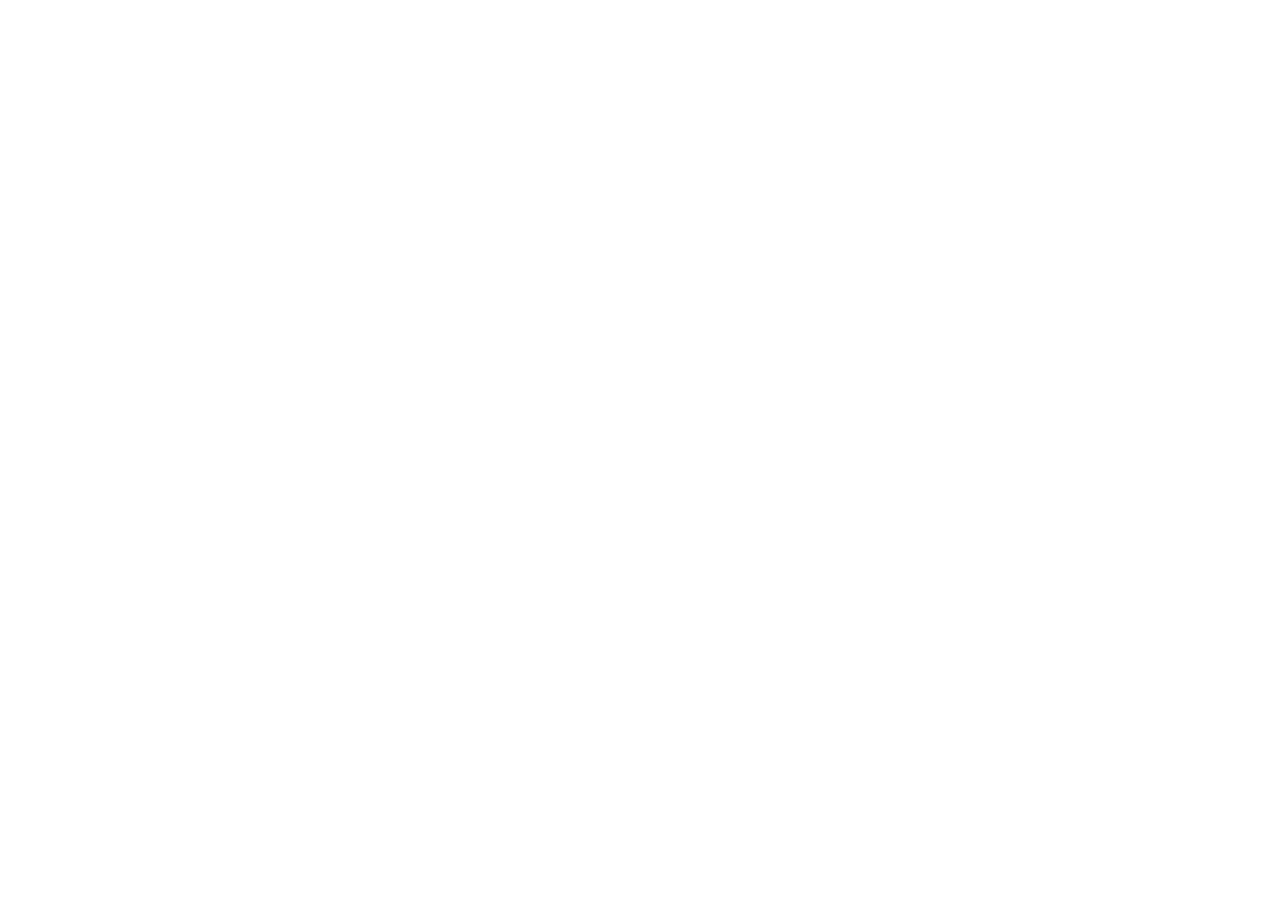
==== index.html @ 9ab69d45 "feat: se agrega index base" ====
<!DOCTYPE html>
<html lang="en">
<head>
    <meta charset="UTF-8">
    <meta name="viewport" content="width=device-width, initial-scale=1.0">
    <title>SmartBudget</title>
</head>
<body>
    
</body>
</html>
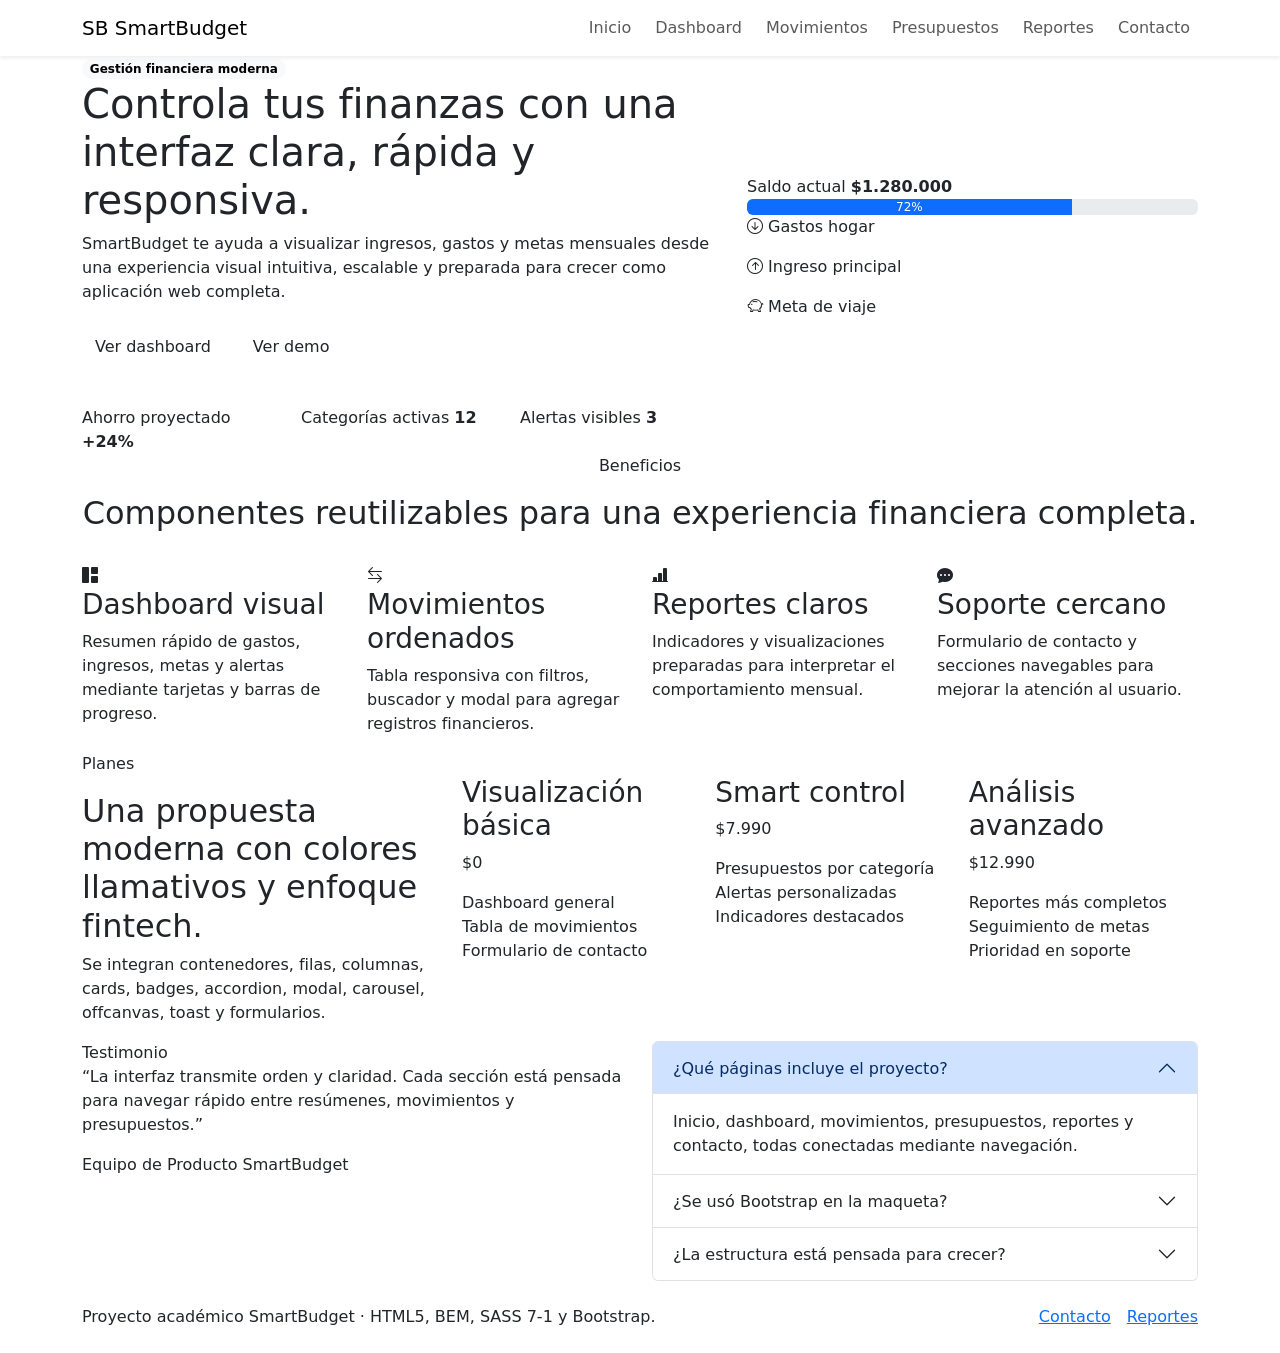
==== commit 024a954c: "feat: se agrega pagina completa de index" ====
--- a/index.html
+++ b/index.html
@@ -1,11 +1,491 @@
 <!DOCTYPE html>
-<html lang="en">
-<head>
-    <meta charset="UTF-8">
-    <meta name="viewport" content="width=device-width, initial-scale=1.0">
-    <title>SmartBudget</title>
-</head>
-<body>
-    
-</body>
+<html lang="es">
+
+    <head>
+        <meta charset="UTF-8">
+        <meta name="viewport" content="width=device-width, initial-scale=1.0">
+        <title>SmartBudget | Inicio</title>
+        <link rel="preconnect" href="https://fonts.googleapis.com">
+        <link rel="preconnect" href="https://fonts.gstatic.com" crossorigin>
+        <link href="https://fonts.googleapis.com/css2?family=Poppins:wght@300;400;500;600;700;800&display=swap"
+            rel="stylesheet">
+        <link rel="stylesheet" href="https://cdn.jsdelivr.net/npm/bootstrap@5.3.3/dist/css/bootstrap.min.css">
+        <link rel="stylesheet" href="https://cdn.jsdelivr.net/npm/bootstrap-icons@1.11.3/font/bootstrap-icons.min.css">
+        <link rel="stylesheet" href="./css/main.css">
+    </head>
+
+    <body class="site-body">
+        <a class="visually-hidden-focusable site-skip-link" href="#main-content">Saltar al contenido</a>
+        <header class="header sticky-top shadow-sm">
+            <nav class="navbar navbar-expand-lg header__navbar">
+                <div class="container">
+                    <a class="navbar-brand header__brand" href="./index.html">
+                        <span class="header__logo">SB</span>
+                        <span>SmartBudget</span>
+                    </a>
+
+                    <button class="navbar-toggler" 
+                        type="button" 
+                        data-bs-toggle="collapse" 
+                        data-bs-target="#mainNavbar"
+                        aria-controls="mainNavbar" 
+                        aria-expanded="false" 
+                        aria-label="Mostrar navegación"
+                    >
+                        <span class="navbar-toggler-icon"></span>
+                    </button>
+
+                    <div class="collapse navbar-collapse" id="mainNavbar">
+                        <ul class="navbar-nav ms-auto align-items-lg-center gap-lg-2">
+                            <li class="nav-item"><a class="nav-link header__link header__link--active"
+                                    href="./index.html">Inicio</a>
+                            </li>
+                            <li class="nav-item">
+                                <a class="nav-link header__link" href="./pages/dashboard.html">Dashboard</a>
+                            </li>
+                            <li class="nav-item">
+                                <a class="nav-link header__link" href="./pages/movimientos.html">Movimientos</a>
+                            </li>
+                            <li class="nav-item">
+                                <a class="nav-link header__link" href="./pages/presupuestos.html">Presupuestos</a>
+                            </li>
+                            <li class="nav-item">
+                                <a class="nav-link header__link" href="./pages/reportes.html">Reportes</a>
+                            </li>
+                            <li class="nav-item">
+                                <a class="nav-link header__link" href="./pages/contacto.html">Contacto</a>
+                            </li>
+                        </ul>
+                    </div>
+
+                </div>
+            </nav>
+        </header>
+        <main id="main-content">
+            <section class="hero section-spacing">
+                <div class="container">
+                    <div class="row align-items-center g-4">
+                        <div class="col-lg-7">
+                            <span class="hero__badge badge rounded-pill text-bg-light">
+                                Gestión financiera moderna
+                            </span>
+
+                            <h1 class="hero__title">
+                                Controla tus finanzas con una interfaz clara, rápida y responsiva.
+                            </h1>
+
+                            <p class="hero__text">
+                                SmartBudget te ayuda a visualizar ingresos, gastos y metas mensuales desde una
+                                experiencia visual intuitiva, escalable y preparada para crecer como aplicación web
+                                completa.
+                            </p>
+
+                            <div class="d-flex flex-wrap gap-3 mt-4">
+                                <a class="btn button button--primary" href="./pages/dashboard.html">
+                                    Ver dashboard
+                                </a>
+
+                                <button class="btn button 
+                                    button--secondary" 
+                                    data-bs-toggle="modal"
+                                    data-bs-target="#demoModal"
+                                >
+                                    Ver demo
+                                </button>
+                            </div>
+
+                            <div class="row g-3 mt-4">
+                                <div class="col-sm-4">
+                                    <article class="metric-card">
+                                        <span class="metric-card__label">
+                                            Ahorro proyectado
+                                        </span>
+                                        
+                                        <strong class="metric-card__value">
+                                            +24%
+                                        </strong>
+                                    </article>
+                                </div>
+
+                                <div class="col-sm-4">
+                                    <article class="metric-card">
+                                        <span class="metric-card__label">
+                                            Categorías activas
+                                        </span>
+
+                                        <strong class="metric-card__value">
+                                            12
+                                        </strong>
+                                    </article>
+                                </div>
+                                <div class="col-sm-4">
+                                    <article class="metric-card">
+                                        <span class="metric-card__label">
+                                            Alertas visibles
+                                        </span>
+
+                                        <strong class="metric-card__value">
+                                            3
+                                        </strong>
+                                    </article>
+                                </div>
+                            </div>
+                        </div>
+                        <div class="col-lg-5">
+                            <div id="heroCarousel" class="carousel slide hero__visual" data-bs-ride="carousel">
+                                <div class="carousel-inner dashboard-preview">
+                                    <div class="carousel-item active">
+                                        <div class="dashboard-preview__slide">
+                                            <div class="dashboard-preview__header">
+                                                <span>Saldo actual</span>
+                                                
+                                                <strong>$1.280.000</strong>
+                                            </div>
+                                            <div class="progress dashboard-preview__progress" 
+                                                role="progressbar"
+                                                aria-label="Meta de ahorro" 
+                                                aria-valuenow="72" 
+                                                aria-valuemin="0"
+                                                aria-valuemax="100">
+                                                
+                                                <div class="progress-bar" style="width:72%">72%</div>
+                                            </div>
+
+                                            <div class="dashboard-preview__list">
+                                                <p>
+                                                    <i class="bi bi-arrow-down-circle"></i> 
+                                                    Gastos hogar
+                                                </p>
+
+                                                <p>
+                                                    <i class="bi bi-arrow-up-circle"></i> 
+                                                    Ingreso principal
+                                                </p>
+
+                                                <p>
+                                                    <i class="bi bi-piggy-bank"></i> 
+                                                    Meta de viaje
+                                                </p>
+                                            </div>
+                                        </div>
+                                    </div>
+                                    <div class="carousel-item">
+                                        <div class="dashboard-preview__slide">
+                                            <div class="dashboard-preview__header">
+                                                <span>Movimientos del mes</span>
+
+                                                <strong>38</strong>
+                                            </div>
+
+                                            <div class="alert alert-light dashboard-preview__alert mb-3" role="alert">
+                                                Presupuesto de alimentación en 82% del límite.
+                                            </div>
+
+                                            <div class="dashboard-preview__bars">
+                                                <span></span>
+                                                <span></span>
+                                                <span></span>
+                                                <span></span>
+                                                <span></span>
+                                            </div>
+                                        </div>
+                                    </div>
+                                </div>
+                                
+                                <button class="carousel-control-prev" 
+                                    type="button" 
+                                    data-bs-target="#heroCarousel"
+                                    data-bs-slide="prev">
+                                    
+                                    <span class="carousel-control-prev-icon" aria-hidden="true"></span>
+                                    
+                                    <span  class="visually-hidden">Anterior</span>
+                                </button>
+                                
+                                <button class="carousel-control-next" 
+                                    type="button" 
+                                    data-bs-target="#heroCarousel"
+                                    data-bs-slide="next">
+                                    
+                                    <span class="carousel-control-next-icon" aria-hidden="true"></span>
+                                    
+                                    <span class="visually-hidden">Siguiente</span></button>
+                            </div>
+                        </div>
+                    </div>
+                </div>
+            </section>
+
+            <section class="features section-spacing section-surface">
+                <div class="container">
+                    <div class="section-heading text-center">
+                        <p class="section-heading__eyebrow">Beneficios</p>
+                        
+                        <h2 class="section-heading__title">
+                            Componentes reutilizables para una experiencia financiera completa.
+                        </h2>
+                    </div>
+
+                    <div class="row g-4 mt-2">
+                        <div class="col-md-6 col-xl-3">
+                            <article class="feature-card h-100">
+                                <i class="bi bi-grid-1x2-fill feature-card__icon"></i>
+                                
+                                <h3 class="feature-card__title">Dashboard visual</h3>
+                                
+                                <p class="feature-card__text">
+                                    Resumen rápido de gastos, ingresos, metas y alertas mediante tarjetas y barras de progreso.
+                                </p>
+                            </article>
+                        </div>
+
+                        <div class="col-md-6 col-xl-3">
+                            <article class="feature-card h-100">
+                                <i class="bi bi-arrow-left-right feature-card__icon"></i>
+                                
+                                <h3 class="feature-card__title">Movimientos ordenados</h3>
+                                
+                                <p class="feature-card__text">
+                                    Tabla responsiva con filtros, buscador y modal para agregar registros financieros.
+                                </p>
+                            </article>
+                        </div>
+
+                        <div class="col-md-6 col-xl-3">
+                            <article class="feature-card h-100">
+                                <i class="bi bi-bar-chart-line-fill feature-card__icon"></i>
+                                
+                                <h3 class="feature-card__title">Reportes claros</h3>
+                                
+                                <p class="feature-card__text">
+                                    Indicadores y visualizaciones preparadas para interpretar el comportamiento mensual.
+                                </p>
+                            </article>
+                        </div>
+                        <div class="col-md-6 col-xl-3">
+                            <article class="feature-card h-100"><i class="bi bi-chat-dots-fill feature-card__icon"></i>
+                                <h3 class="feature-card__title">Soporte cercano</h3>
+                                
+                                <p class="feature-card__text">
+                                    Formulario de contacto y secciones navegables para mejorar la atención al usuario.
+                                </p>
+                            </article>
+                        </div>
+                    </div>
+                </div>
+            </section>
+            <section class="plans section-spacing">
+                <div class="container">
+                    <div class="row g-4 align-items-stretch">
+                        <div class="col-lg-4">
+                            <div class="section-heading section-heading--left">
+                                <p class="section-heading__eyebrow">Planes</p>
+
+                                <h2 class="section-heading__title">
+                                    Una propuesta moderna con colores llamativos y enfoque fintech.
+                                </h2>
+                                <p class="section-heading__text">
+                                    Se integran contenedores, filas, columnas, cards, badges, accordion, modal, carousel, offcanvas, toast y formularios.
+                                </p>
+                            </div>
+                        </div>
+                        
+                        <div class="col-lg-8">
+                            <div class="row g-4">
+                                <div class="col-md-4">
+                                    <article class="pricing-card h-100">
+                                        <span class="badge rounded-pill pricing-card__badge">Starter</span>
+                                        
+                                        <h3 class="pricing-card__title">Visualización básica</h3>
+
+                                        <p class="pricing-card__price">$0</p>
+
+                                        <ul class="pricing-card__list list-unstyled">
+                                            <li>Dashboard general</li>
+                                            <li>Tabla de movimientos</li>
+                                            <li>Formulario de contacto</li>
+                                        </ul>
+                                    </article>
+                                </div>
+
+                                <div class="col-md-4">
+                                    <article class="pricing-card pricing-card--featured h-100">
+                                        <span class="badge rounded-pill pricing-card__badge">Recomendado</span>
+                                        
+                                        <h3 class="pricing-card__title">Smart control</h3>
+                                        
+                                        <p class="pricing-card__price">$7.990</p>
+                                        
+                                        <ul class="pricing-card__list list-unstyled">
+                                            <li>Presupuestos por categoría</li>
+                                            <li>Alertas personalizadas</li>
+                                            <li>Indicadores destacados</li>
+                                        </ul>
+                                    </article>
+                                </div>
+
+                                <div class="col-md-4">
+                                    <article class="pricing-card h-100">
+                                        <span class="badge rounded-pill pricing-card__badge">Pro</span>
+
+                                        <h3 class="pricing-card__title">Análisis avanzado</h3>
+
+                                        <p class="pricing-card__price">$12.990</p>
+
+                                        <ul class="pricing-card__list list-unstyled">
+                                            <li>Reportes más completos</li>
+                                            <li>Seguimiento de metas</li>
+                                            <li>Prioridad en soporte</li>
+                                        </ul>
+                                    </article>
+                                </div>
+                            </div>
+                        </div>
+                    </div>
+                </div>
+            </section>
+
+            <section class="testimonials section-spacing section-surface">
+                <div class="container">
+                    <div class="row g-4">
+                        <div class="col-lg-6">
+                            <article class="quote-card h-100">
+                                <span class="quote-card__tag">Testimonio</span>
+
+                                <blockquote class="quote-card__text">
+                                    “La interfaz transmite orden y claridad. Cada sección está pensada para navegar rápido entre resúmenes, movimientos y presupuestos.”
+                                </blockquote>
+
+                                <p class="quote-card__author">Equipo de Producto SmartBudget</p>
+                            </article>
+                        </div>
+
+                        <div class="col-lg-6">
+                            <div class="accordion faq" id="faqAccordion">
+                                <div class="accordion-item faq__item">
+                                    <h2 class="accordion-header">
+                                        <button class="accordion-button 
+                                            faq__button" type="button"
+                                            data-bs-toggle="collapse" 
+                                            data-bs-target="#faqOne" 
+                                            aria-expanded="true"
+                                            aria-controls="faqOne">
+                                            
+                                            ¿Qué páginas incluye el proyecto?
+                                        </button>
+                                    </h2>
+
+                                    <div id="faqOne" 
+                                        class="accordion-collapse collapse show"
+                                        data-bs-parent="#faqAccordion">
+                                        
+                                        <div class="accordion-body">
+                                            Inicio, dashboard, movimientos, presupuestos, reportes y contacto, todas conectadas mediante navegación.
+                                        </div>
+                                    </div>
+                                </div>
+
+                                <div class="accordion-item faq__item">
+                                    <h2 class="accordion-header">
+                                        <button class="accordion-button collapsed faq__button"
+                                            type="button" 
+                                            data-bs-toggle="collapse" 
+                                            data-bs-target="#faqTwo"
+                                            aria-expanded="false" 
+                                            aria-controls="faqTwo">
+                                            
+                                            ¿Se usó Bootstrap en la maqueta?
+                                        </button>
+                                    </h2>
+
+                                    <div id="faqTwo" class="accordion-collapse collapse" data-bs-parent="#faqAccordion">
+                                        <div class="accordion-body">
+                                            Sí, se incorporan utilidades de grid, navbar, accordion, modal, cards,
+                                            tabla, formulario, offcanvas, badges, progress y toast.
+                                        </div>
+                                    </div>
+                                </div>
+
+                                <div class="accordion-item faq__item">
+                                    <h2 class="accordion-header">
+                                        <button class="accordion-button collapsed faq__button"
+                                            type="button" 
+                                            data-bs-toggle="collapse" 
+                                            data-bs-target="#faqThree"
+                                            aria-expanded="false" 
+                                            aria-controls="faqThree">
+                                            
+                                            ¿La estructura está pensada para crecer?
+                                        </button>
+                                    </h2>
+
+                                    <div id="faqThree" class="accordion-collapse collapse" data-bs-parent="#faqAccordion">
+                                        <div class="accordion-body">
+                                            Sí, se agregó organización BEM y una estructura SASS 7-1 para modularizar
+                                            estilos y facilitar nuevas pantallas.
+                                        </div>
+                                    </div>
+                                </div>
+                            </div>
+                        </div>
+                    </div>
+                </div>
+            </section>
+        </main>
+
+        <footer class="footer py-4">
+            <div class="container d-flex flex-column flex-lg-row justify-content-between align-items-center gap-3">
+                <p class="footer__text mb-0">
+                    Proyecto académico SmartBudget · HTML5, BEM, SASS 7-1 y Bootstrap.
+                </p>
+
+                <div class="footer__social d-flex gap-3">
+                    <a href="./pages/contacto.html" class="footer__link">Contacto</a>
+                    <a href="./pages/reportes.html" class="footer__link">Reportes</a>
+                </div>
+            </div>
+        </footer>
+
+        <div class="modal fade" id="demoModal" tabindex="-1" aria-labelledby="demoModalLabel" aria-hidden="true">
+            <div class="modal-dialog modal-dialog-centered">
+                <div class="modal-content custom-modal">
+                    <div class="modal-header">
+                        <h2 class="modal-title fs-5" id="demoModalLabel">
+                            Vista rápida del proyecto
+                        </h2>
+                        
+                        <button type="button" class="btn-close" data-bs-dismiss="modal" aria-label="Cerrar"></button>
+                    </div>
+                    <div class="modal-body">
+                        <p>
+                            Esta maqueta integra páginas navegables, componentes de Bootstrap y una base preparada para
+                            evolucionar a una aplicación financiera completa.
+                        </p>
+
+                        <div class="alert alert-success mb-0" role="alert">
+                            Incluye navegación, dashboard, tablas, cards, formularios y componentes interactivos.
+                        </div>
+                    </div>
+                </div>
+            </div>
+        </div>
+
+        <div class="position-fixed bottom-0 end-0 p-3 toast-zone">
+            <div id="mainToast" class="toast border-0 custom-toast" role="status" aria-live="polite" aria-atomic="true">
+                <div class="toast-header">
+                    <strong class="me-auto">SmartBudget</strong>
+                    
+                    <small>Ahora</small>
+                    
+                    <button type="button" class="btn-close" data-bs-dismiss="toast" aria-label="Cerrar"></button>
+                </div>
+                <div class="toast-body">
+                    Proyecto cargado correctamente con navegación y estilos personalizados.
+                </div>
+            </div>
+        </div>
+        <script src="https://cdn.jsdelivr.net/npm/bootstrap@5.3.3/dist/js/bootstrap.bundle.min.js"></script>
+        <script src="./js/main.js"></script>
+    </body>
+
 </html>
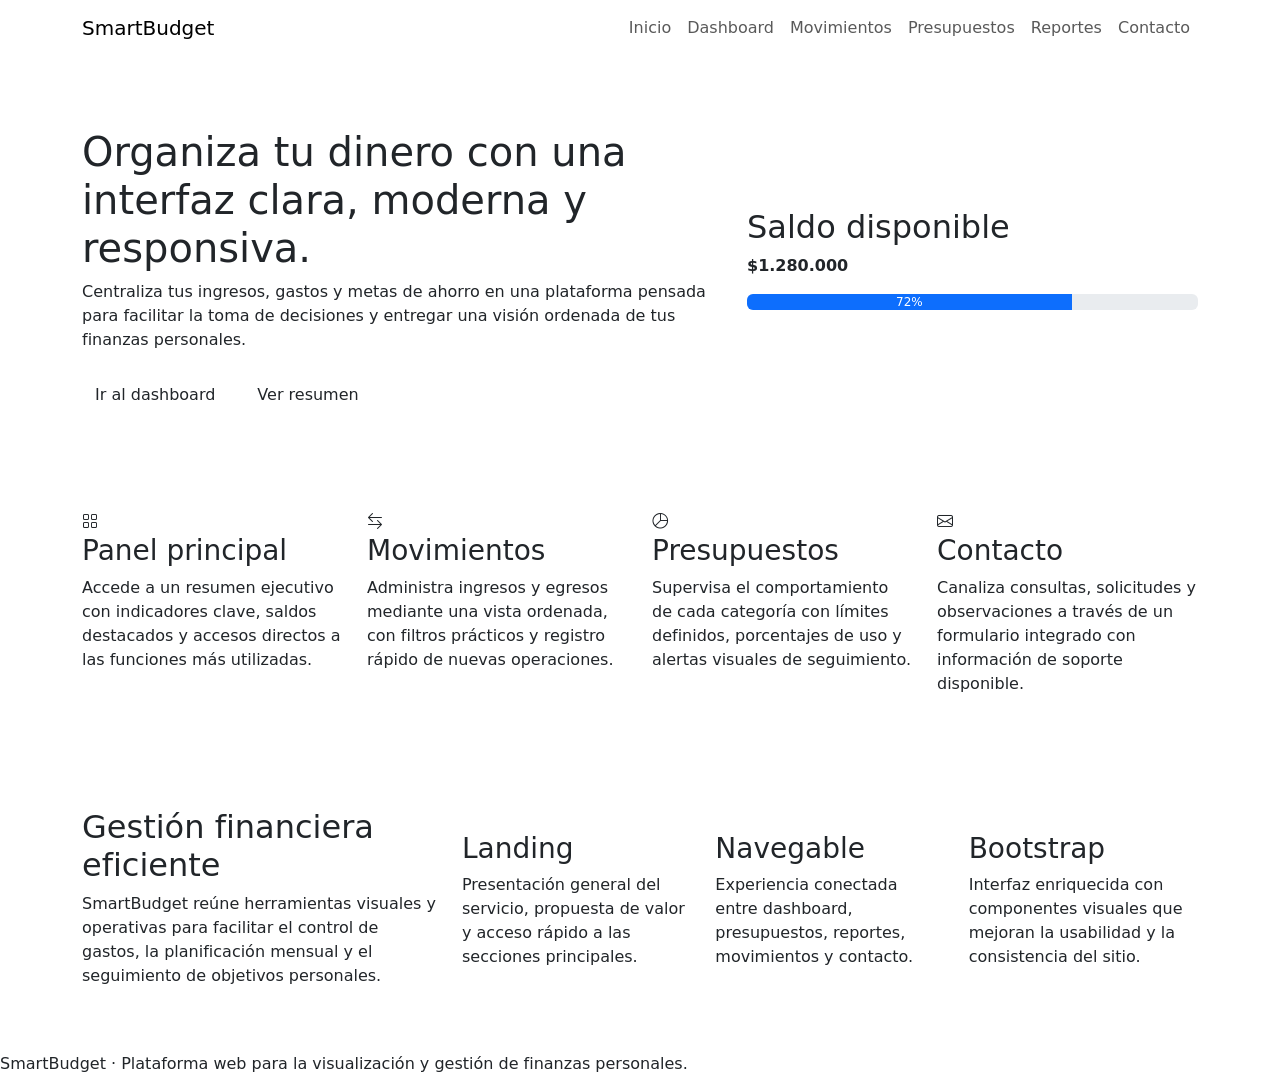
==== commit 63c7400d: "feat: se modifica landing page" ====
--- a/index.html
+++ b/index.html
@@ -1,491 +1,179 @@
 <!DOCTYPE html>
 <html lang="es">
 
-    <head>
-        <meta charset="UTF-8">
-        <meta name="viewport" content="width=device-width, initial-scale=1.0">
-        <title>SmartBudget | Inicio</title>
-        <link rel="preconnect" href="https://fonts.googleapis.com">
-        <link rel="preconnect" href="https://fonts.gstatic.com" crossorigin>
-        <link href="https://fonts.googleapis.com/css2?family=Poppins:wght@300;400;500;600;700;800&display=swap"
-            rel="stylesheet">
-        <link rel="stylesheet" href="https://cdn.jsdelivr.net/npm/bootstrap@5.3.3/dist/css/bootstrap.min.css">
-        <link rel="stylesheet" href="https://cdn.jsdelivr.net/npm/bootstrap-icons@1.11.3/font/bootstrap-icons.min.css">
-        <link rel="stylesheet" href="./css/main.css">
-    </head>
+<head>
+  <meta charset="UTF-8">
+  <meta name="viewport" content="width=device-width, initial-scale=1.0">
+  <title>SmartBudget | Inicio</title>
+  <link rel="preconnect" href="https://fonts.googleapis.com">
+  <link rel="preconnect" href="https://fonts.gstatic.com" crossorigin>
+  <link href="https://fonts.googleapis.com/css2?family=Poppins:wght@300;400;500;600;700;800&display=swap"
+    rel="stylesheet">
+  <link rel="stylesheet" href="https://cdn.jsdelivr.net/npm/bootstrap@5.3.3/dist/css/bootstrap.min.css">
+  <link rel="stylesheet" href="https://cdn.jsdelivr.net/npm/bootstrap-icons@1.11.3/font/bootstrap-icons.min.css">
+  <link rel="stylesheet" href="./css/main.css">
+</head>
 
-    <body class="site-body">
-        <a class="visually-hidden-focusable site-skip-link" href="#main-content">Saltar al contenido</a>
-        <header class="header sticky-top shadow-sm">
-            <nav class="navbar navbar-expand-lg header__navbar">
-                <div class="container">
-                    <a class="navbar-brand header__brand" href="./index.html">
-                        <span class="header__logo">SB</span>
-                        <span>SmartBudget</span>
-                    </a>
+<body>
+  <header class="header">
+    <nav class="navbar navbar-expand-lg menu">
+      <div class="container">
+        <a class="navbar-brand logo" href="./index.html">SmartBudget</a>
+        <button class="navbar-toggler" type="button" data-bs-toggle="collapse" data-bs-target="#navbarMain"
+          aria-controls="navbarMain" aria-expanded="false" aria-label="Mostrar navegación">
+          <span class="navbar-toggler-icon"></span>
+        </button>
+        <div class="collapse navbar-collapse" id="navbarMain">
+          <ul class="navbar-nav ms-auto menu__list">
+            <li class="nav-item"><a class="nav-link menu__link menu__link--active" href="index.html">Inicio</a></li>
+            <li class="nav-item"><a class="nav-link menu__link" href="pages/dashboard.html">Dashboard</a></li>
+            <li class="nav-item"><a class="nav-link menu__link" href="pages/movimientos.html">Movimientos</a></li>
+            <li class="nav-item"><a class="nav-link menu__link" href="pages/presupuestos.html">Presupuestos</a></li>
+            <li class="nav-item"><a class="nav-link menu__link" href="pages/reportes.html">Reportes</a></li>
+            <li class="nav-item"><a class="nav-link menu__link" href="pages/contacto.html">Contacto</a></li>
+          </ul>
+        </div>
+      </div>
+    </nav>
+  </header>
 
-                    <button class="navbar-toggler" 
-                        type="button" 
-                        data-bs-toggle="collapse" 
-                        data-bs-target="#mainNavbar"
-                        aria-controls="mainNavbar" 
-                        aria-expanded="false" 
-                        aria-label="Mostrar navegación"
-                    >
-                        <span class="navbar-toggler-icon"></span>
-                    </button>
+  <main>
+    <section class="hero py-5">
+      <div class="container">
+        <div class="row align-items-center g-4">
+          <div class="col-lg-7">
+            <span class="hero__badge badge rounded-pill">Finanzas personales</span>
+            <h1 class="hero__title">Organiza tu dinero con una interfaz clara, moderna y responsiva.</h1>
+            <p class="hero__text">Centraliza tus ingresos, gastos y metas de ahorro en una plataforma pensada para
+              facilitar la toma de decisiones y entregar una visión ordenada de tus finanzas personales.</p>
+            <div class="d-flex flex-wrap gap-3 mt-4">
+              <a class="btn btn-main" href="./pages/dashboard.html">Ir al dashboard</a>
+              <button class="btn btn-outline-main" data-bs-toggle="modal" data-bs-target="#inicioModal">Ver
+                resumen</button>
+            </div>
+          </div>
+          <div class="col-lg-5">
+            <div id="heroCarousel" class="carousel slide preview-card" data-bs-ride="carousel">
+              <div class="carousel-inner">
+                <div class="carousel-item active">
+                  <div class="preview-card__panel">
+                    <h2>Saldo disponible</h2>
+                    <strong>$1.280.000</strong>
+                    <div class="progress mt-3">
+                      <div class="progress-bar" style="width:72%">72%</div>
+                    </div>
+                  </div>
+                </div>
+                <div class="carousel-item">
+                  <div class="preview-card__panel">
+                    <h2>Movimientos del mes</h2>
+                    <strong>38 registros</strong>
+                    <div class="alert alert-light mt-3 mb-0">La categoría hogar presenta un avance del 78% del
+                      presupuesto asignado.</div>
+                  </div>
+                </div>
+              </div>
+            </div>
+          </div>
+        </div>
+      </div>
+    </section>
 
-                    <div class="collapse navbar-collapse" id="mainNavbar">
-                        <ul class="navbar-nav ms-auto align-items-lg-center gap-lg-2">
-                            <li class="nav-item"><a class="nav-link header__link header__link--active"
-                                    href="./index.html">Inicio</a>
-                            </li>
-                            <li class="nav-item">
-                                <a class="nav-link header__link" href="./pages/dashboard.html">Dashboard</a>
-                            </li>
-                            <li class="nav-item">
-                                <a class="nav-link header__link" href="./pages/movimientos.html">Movimientos</a>
-                            </li>
-                            <li class="nav-item">
-                                <a class="nav-link header__link" href="./pages/presupuestos.html">Presupuestos</a>
-                            </li>
-                            <li class="nav-item">
-                                <a class="nav-link header__link" href="./pages/reportes.html">Reportes</a>
-                            </li>
-                            <li class="nav-item">
-                                <a class="nav-link header__link" href="./pages/contacto.html">Contacto</a>
-                            </li>
-                        </ul>
-                    </div>
+    <section class="features py-5">
+      <div class="container">
+        <div class="row g-4">
+          <div class="col-md-6 col-xl-3">
+            <article class="card-box"><i class="bi bi-grid"></i>
+              <h3>Panel principal</h3>
+              <p>Accede a un resumen ejecutivo con indicadores clave, saldos destacados y accesos directos a las
+                funciones más utilizadas.</p>
+            </article>
+          </div>
+          <div class="col-md-6 col-xl-3">
+            <article class="card-box"><i class="bi bi-arrow-left-right"></i>
+              <h3>Movimientos</h3>
+              <p>Administra ingresos y egresos mediante una vista ordenada, con filtros prácticos y registro rápido de
+                nuevas operaciones.</p>
+            </article>
+          </div>
+          <div class="col-md-6 col-xl-3">
+            <article class="card-box"><i class="bi bi-pie-chart"></i>
+              <h3>Presupuestos</h3>
+              <p>Supervisa el comportamiento de cada categoría con límites definidos, porcentajes de uso y alertas
+                visuales de seguimiento.</p>
+            </article>
+          </div>
+          <div class="col-md-6 col-xl-3">
+            <article class="card-box"><i class="bi bi-envelope"></i>
+              <h3>Contacto</h3>
+              <p>Canaliza consultas, solicitudes y observaciones a través de un formulario integrado con información de
+                soporte disponible.</p>
+            </article>
+          </div>
+        </div>
+      </div>
+    </section>
 
-                </div>
-            </nav>
-        </header>
-        <main id="main-content">
-            <section class="hero section-spacing">
-                <div class="container">
-                    <div class="row align-items-center g-4">
-                        <div class="col-lg-7">
-                            <span class="hero__badge badge rounded-pill text-bg-light">
-                                Gestión financiera moderna
-                            </span>
+    <section class="plans py-5">
+      <div class="container">
+        <div class="row g-4">
+          <div class="col-lg-4">
+            <div class="section-copy">
+              <h2>Gestión financiera eficiente</h2>
+              <p>SmartBudget reúne herramientas visuales y operativas para facilitar el control de gastos, la
+                planificación mensual y el seguimiento de objetivos personales.</p>
+            </div>
+          </div>
+          <div class="col-lg-8">
+            <div class="row g-4">
+              <div class="col-md-4">
+                <article class="plan-card"><span class="badge rounded-pill">Base</span>
+                  <h3>Landing</h3>
+                  <p>Presentación general del servicio, propuesta de valor y acceso rápido a las secciones principales.
+                  </p>
+                </article>
+              </div>
+              <div class="col-md-4">
+                <article class="plan-card plan-card--featured"><span class="badge rounded-pill">Completo</span>
+                  <h3>Navegable</h3>
+                  <p>Experiencia conectada entre dashboard, presupuestos, reportes, movimientos y contacto.</p>
+                </article>
+              </div>
+              <div class="col-md-4">
+                <article class="plan-card"><span class="badge rounded-pill">Extra</span>
+                  <h3>Bootstrap</h3>
+                  <p>Interfaz enriquecida con componentes visuales que mejoran la usabilidad y la consistencia del
+                    sitio.</p>
+                </article>
+              </div>
+            </div>
+          </div>
+        </div>
+      </div>
+    </section>
+  </main>
 
-                            <h1 class="hero__title">
-                                Controla tus finanzas con una interfaz clara, rápida y responsiva.
-                            </h1>
+  <footer class="footer">
+    <p>SmartBudget · Plataforma web para la visualización y gestión de finanzas personales.</p>
+  </footer>
 
-                            <p class="hero__text">
-                                SmartBudget te ayuda a visualizar ingresos, gastos y metas mensuales desde una
-                                experiencia visual intuitiva, escalable y preparada para crecer como aplicación web
-                                completa.
-                            </p>
+  <div class="modal fade" id="inicioModal" tabindex="-1" aria-hidden="true">
+    <div class="modal-dialog modal-dialog-centered">
+      <div class="modal-content modal-main">
+        <div class="modal-header">
+          <h2 class="modal-title fs-5">Resumen del sitio</h2>
+          <button type="button" class="btn-close" data-bs-dismiss="modal" aria-label="Cerrar"></button>
+        </div>
+        <div class="modal-body">
+          <p>Explora una experiencia enfocada en el control financiero, con herramientas visuales para revisar
+            movimientos, planificar presupuestos y consultar indicadores relevantes.</p>
+        </div>
+      </div>
+    </div>
+  </div>
 
-                            <div class="d-flex flex-wrap gap-3 mt-4">
-                                <a class="btn button button--primary" href="./pages/dashboard.html">
-                                    Ver dashboard
-                                </a>
-
-                                <button class="btn button 
-                                    button--secondary" 
-                                    data-bs-toggle="modal"
-                                    data-bs-target="#demoModal"
-                                >
-                                    Ver demo
-                                </button>
-                            </div>
-
-                            <div class="row g-3 mt-4">
-                                <div class="col-sm-4">
-                                    <article class="metric-card">
-                                        <span class="metric-card__label">
-                                            Ahorro proyectado
-                                        </span>
-                                        
-                                        <strong class="metric-card__value">
-                                            +24%
-                                        </strong>
-                                    </article>
-                                </div>
-
-                                <div class="col-sm-4">
-                                    <article class="metric-card">
-                                        <span class="metric-card__label">
-                                            Categorías activas
-                                        </span>
-
-                                        <strong class="metric-card__value">
-                                            12
-                                        </strong>
-                                    </article>
-                                </div>
-                                <div class="col-sm-4">
-                                    <article class="metric-card">
-                                        <span class="metric-card__label">
-                                            Alertas visibles
-                                        </span>
-
-                                        <strong class="metric-card__value">
-                                            3
-                                        </strong>
-                                    </article>
-                                </div>
-                            </div>
-                        </div>
-                        <div class="col-lg-5">
-                            <div id="heroCarousel" class="carousel slide hero__visual" data-bs-ride="carousel">
-                                <div class="carousel-inner dashboard-preview">
-                                    <div class="carousel-item active">
-                                        <div class="dashboard-preview__slide">
-                                            <div class="dashboard-preview__header">
-                                                <span>Saldo actual</span>
-                                                
-                                                <strong>$1.280.000</strong>
-                                            </div>
-                                            <div class="progress dashboard-preview__progress" 
-                                                role="progressbar"
-                                                aria-label="Meta de ahorro" 
-                                                aria-valuenow="72" 
-                                                aria-valuemin="0"
-                                                aria-valuemax="100">
-                                                
-                                                <div class="progress-bar" style="width:72%">72%</div>
-                                            </div>
-
-                                            <div class="dashboard-preview__list">
-                                                <p>
-                                                    <i class="bi bi-arrow-down-circle"></i> 
-                                                    Gastos hogar
-                                                </p>
-
-                                                <p>
-                                                    <i class="bi bi-arrow-up-circle"></i> 
-                                                    Ingreso principal
-                                                </p>
-
-                                                <p>
-                                                    <i class="bi bi-piggy-bank"></i> 
-                                                    Meta de viaje
-                                                </p>
-                                            </div>
-                                        </div>
-                                    </div>
-                                    <div class="carousel-item">
-                                        <div class="dashboard-preview__slide">
-                                            <div class="dashboard-preview__header">
-                                                <span>Movimientos del mes</span>
-
-                                                <strong>38</strong>
-                                            </div>
-
-                                            <div class="alert alert-light dashboard-preview__alert mb-3" role="alert">
-                                                Presupuesto de alimentación en 82% del límite.
-                                            </div>
-
-                                            <div class="dashboard-preview__bars">
-                                                <span></span>
-                                                <span></span>
-                                                <span></span>
-                                                <span></span>
-                                                <span></span>
-                                            </div>
-                                        </div>
-                                    </div>
-                                </div>
-                                
-                                <button class="carousel-control-prev" 
-                                    type="button" 
-                                    data-bs-target="#heroCarousel"
-                                    data-bs-slide="prev">
-                                    
-                                    <span class="carousel-control-prev-icon" aria-hidden="true"></span>
-                                    
-                                    <span  class="visually-hidden">Anterior</span>
-                                </button>
-                                
-                                <button class="carousel-control-next" 
-                                    type="button" 
-                                    data-bs-target="#heroCarousel"
-                                    data-bs-slide="next">
-                                    
-                                    <span class="carousel-control-next-icon" aria-hidden="true"></span>
-                                    
-                                    <span class="visually-hidden">Siguiente</span></button>
-                            </div>
-                        </div>
-                    </div>
-                </div>
-            </section>
-
-            <section class="features section-spacing section-surface">
-                <div class="container">
-                    <div class="section-heading text-center">
-                        <p class="section-heading__eyebrow">Beneficios</p>
-                        
-                        <h2 class="section-heading__title">
-                            Componentes reutilizables para una experiencia financiera completa.
-                        </h2>
-                    </div>
-
-                    <div class="row g-4 mt-2">
-                        <div class="col-md-6 col-xl-3">
-                            <article class="feature-card h-100">
-                                <i class="bi bi-grid-1x2-fill feature-card__icon"></i>
-                                
-                                <h3 class="feature-card__title">Dashboard visual</h3>
-                                
-                                <p class="feature-card__text">
-                                    Resumen rápido de gastos, ingresos, metas y alertas mediante tarjetas y barras de progreso.
-                                </p>
-                            </article>
-                        </div>
-
-                        <div class="col-md-6 col-xl-3">
-                            <article class="feature-card h-100">
-                                <i class="bi bi-arrow-left-right feature-card__icon"></i>
-                                
-                                <h3 class="feature-card__title">Movimientos ordenados</h3>
-                                
-                                <p class="feature-card__text">
-                                    Tabla responsiva con filtros, buscador y modal para agregar registros financieros.
-                                </p>
-                            </article>
-                        </div>
-
-                        <div class="col-md-6 col-xl-3">
-                            <article class="feature-card h-100">
-                                <i class="bi bi-bar-chart-line-fill feature-card__icon"></i>
-                                
-                                <h3 class="feature-card__title">Reportes claros</h3>
-                                
-                                <p class="feature-card__text">
-                                    Indicadores y visualizaciones preparadas para interpretar el comportamiento mensual.
-                                </p>
-                            </article>
-                        </div>
-                        <div class="col-md-6 col-xl-3">
-                            <article class="feature-card h-100"><i class="bi bi-chat-dots-fill feature-card__icon"></i>
-                                <h3 class="feature-card__title">Soporte cercano</h3>
-                                
-                                <p class="feature-card__text">
-                                    Formulario de contacto y secciones navegables para mejorar la atención al usuario.
-                                </p>
-                            </article>
-                        </div>
-                    </div>
-                </div>
-            </section>
-            <section class="plans section-spacing">
-                <div class="container">
-                    <div class="row g-4 align-items-stretch">
-                        <div class="col-lg-4">
-                            <div class="section-heading section-heading--left">
-                                <p class="section-heading__eyebrow">Planes</p>
-
-                                <h2 class="section-heading__title">
-                                    Una propuesta moderna con colores llamativos y enfoque fintech.
-                                </h2>
-                                <p class="section-heading__text">
-                                    Se integran contenedores, filas, columnas, cards, badges, accordion, modal, carousel, offcanvas, toast y formularios.
-                                </p>
-                            </div>
-                        </div>
-                        
-                        <div class="col-lg-8">
-                            <div class="row g-4">
-                                <div class="col-md-4">
-                                    <article class="pricing-card h-100">
-                                        <span class="badge rounded-pill pricing-card__badge">Starter</span>
-                                        
-                                        <h3 class="pricing-card__title">Visualización básica</h3>
-
-                                        <p class="pricing-card__price">$0</p>
-
-                                        <ul class="pricing-card__list list-unstyled">
-                                            <li>Dashboard general</li>
-                                            <li>Tabla de movimientos</li>
-                                            <li>Formulario de contacto</li>
-                                        </ul>
-                                    </article>
-                                </div>
-
-                                <div class="col-md-4">
-                                    <article class="pricing-card pricing-card--featured h-100">
-                                        <span class="badge rounded-pill pricing-card__badge">Recomendado</span>
-                                        
-                                        <h3 class="pricing-card__title">Smart control</h3>
-                                        
-                                        <p class="pricing-card__price">$7.990</p>
-                                        
-                                        <ul class="pricing-card__list list-unstyled">
-                                            <li>Presupuestos por categoría</li>
-                                            <li>Alertas personalizadas</li>
-                                            <li>Indicadores destacados</li>
-                                        </ul>
-                                    </article>
-                                </div>
-
-                                <div class="col-md-4">
-                                    <article class="pricing-card h-100">
-                                        <span class="badge rounded-pill pricing-card__badge">Pro</span>
-
-                                        <h3 class="pricing-card__title">Análisis avanzado</h3>
-
-                                        <p class="pricing-card__price">$12.990</p>
-
-                                        <ul class="pricing-card__list list-unstyled">
-                                            <li>Reportes más completos</li>
-                                            <li>Seguimiento de metas</li>
-                                            <li>Prioridad en soporte</li>
-                                        </ul>
-                                    </article>
-                                </div>
-                            </div>
-                        </div>
-                    </div>
-                </div>
-            </section>
-
-            <section class="testimonials section-spacing section-surface">
-                <div class="container">
-                    <div class="row g-4">
-                        <div class="col-lg-6">
-                            <article class="quote-card h-100">
-                                <span class="quote-card__tag">Testimonio</span>
-
-                                <blockquote class="quote-card__text">
-                                    “La interfaz transmite orden y claridad. Cada sección está pensada para navegar rápido entre resúmenes, movimientos y presupuestos.”
-                                </blockquote>
-
-                                <p class="quote-card__author">Equipo de Producto SmartBudget</p>
-                            </article>
-                        </div>
-
-                        <div class="col-lg-6">
-                            <div class="accordion faq" id="faqAccordion">
-                                <div class="accordion-item faq__item">
-                                    <h2 class="accordion-header">
-                                        <button class="accordion-button 
-                                            faq__button" type="button"
-                                            data-bs-toggle="collapse" 
-                                            data-bs-target="#faqOne" 
-                                            aria-expanded="true"
-                                            aria-controls="faqOne">
-                                            
-                                            ¿Qué páginas incluye el proyecto?
-                                        </button>
-                                    </h2>
-
-                                    <div id="faqOne" 
-                                        class="accordion-collapse collapse show"
-                                        data-bs-parent="#faqAccordion">
-                                        
-                                        <div class="accordion-body">
-                                            Inicio, dashboard, movimientos, presupuestos, reportes y contacto, todas conectadas mediante navegación.
-                                        </div>
-                                    </div>
-                                </div>
-
-                                <div class="accordion-item faq__item">
-                                    <h2 class="accordion-header">
-                                        <button class="accordion-button collapsed faq__button"
-                                            type="button" 
-                                            data-bs-toggle="collapse" 
-                                            data-bs-target="#faqTwo"
-                                            aria-expanded="false" 
-                                            aria-controls="faqTwo">
-                                            
-                                            ¿Se usó Bootstrap en la maqueta?
-                                        </button>
-                                    </h2>
-
-                                    <div id="faqTwo" class="accordion-collapse collapse" data-bs-parent="#faqAccordion">
-                                        <div class="accordion-body">
-                                            Sí, se incorporan utilidades de grid, navbar, accordion, modal, cards,
-                                            tabla, formulario, offcanvas, badges, progress y toast.
-                                        </div>
-                                    </div>
-                                </div>
-
-                                <div class="accordion-item faq__item">
-                                    <h2 class="accordion-header">
-                                        <button class="accordion-button collapsed faq__button"
-                                            type="button" 
-                                            data-bs-toggle="collapse" 
-                                            data-bs-target="#faqThree"
-                                            aria-expanded="false" 
-                                            aria-controls="faqThree">
-                                            
-                                            ¿La estructura está pensada para crecer?
-                                        </button>
-                                    </h2>
-
-                                    <div id="faqThree" class="accordion-collapse collapse" data-bs-parent="#faqAccordion">
-                                        <div class="accordion-body">
-                                            Sí, se agregó organización BEM y una estructura SASS 7-1 para modularizar
-                                            estilos y facilitar nuevas pantallas.
-                                        </div>
-                                    </div>
-                                </div>
-                            </div>
-                        </div>
-                    </div>
-                </div>
-            </section>
-        </main>
-
-        <footer class="footer py-4">
-            <div class="container d-flex flex-column flex-lg-row justify-content-between align-items-center gap-3">
-                <p class="footer__text mb-0">
-                    Proyecto académico SmartBudget · HTML5, BEM, SASS 7-1 y Bootstrap.
-                </p>
-
-                <div class="footer__social d-flex gap-3">
-                    <a href="./pages/contacto.html" class="footer__link">Contacto</a>
-                    <a href="./pages/reportes.html" class="footer__link">Reportes</a>
-                </div>
-            </div>
-        </footer>
-
-        <div class="modal fade" id="demoModal" tabindex="-1" aria-labelledby="demoModalLabel" aria-hidden="true">
-            <div class="modal-dialog modal-dialog-centered">
-                <div class="modal-content custom-modal">
-                    <div class="modal-header">
-                        <h2 class="modal-title fs-5" id="demoModalLabel">
-                            Vista rápida del proyecto
-                        </h2>
-                        
-                        <button type="button" class="btn-close" data-bs-dismiss="modal" aria-label="Cerrar"></button>
-                    </div>
-                    <div class="modal-body">
-                        <p>
-                            Esta maqueta integra páginas navegables, componentes de Bootstrap y una base preparada para
-                            evolucionar a una aplicación financiera completa.
-                        </p>
-
-                        <div class="alert alert-success mb-0" role="alert">
-                            Incluye navegación, dashboard, tablas, cards, formularios y componentes interactivos.
-                        </div>
-                    </div>
-                </div>
-            </div>
-        </div>
-
-        <div class="position-fixed bottom-0 end-0 p-3 toast-zone">
-            <div id="mainToast" class="toast border-0 custom-toast" role="status" aria-live="polite" aria-atomic="true">
-                <div class="toast-header">
-                    <strong class="me-auto">SmartBudget</strong>
-                    
-                    <small>Ahora</small>
-                    
-                    <button type="button" class="btn-close" data-bs-dismiss="toast" aria-label="Cerrar"></button>
-                </div>
-                <div class="toast-body">
-                    Proyecto cargado correctamente con navegación y estilos personalizados.
-                </div>
-            </div>
-        </div>
-        <script src="https://cdn.jsdelivr.net/npm/bootstrap@5.3.3/dist/js/bootstrap.bundle.min.js"></script>
-        <script src="./js/main.js"></script>
-    </body>
+  <script src="https://cdn.jsdelivr.net/npm/bootstrap@5.3.3/dist/js/bootstrap.bundle.min.js"></script>
+  <script src="./js/main.js"></script>
+</body>
 
 </html>
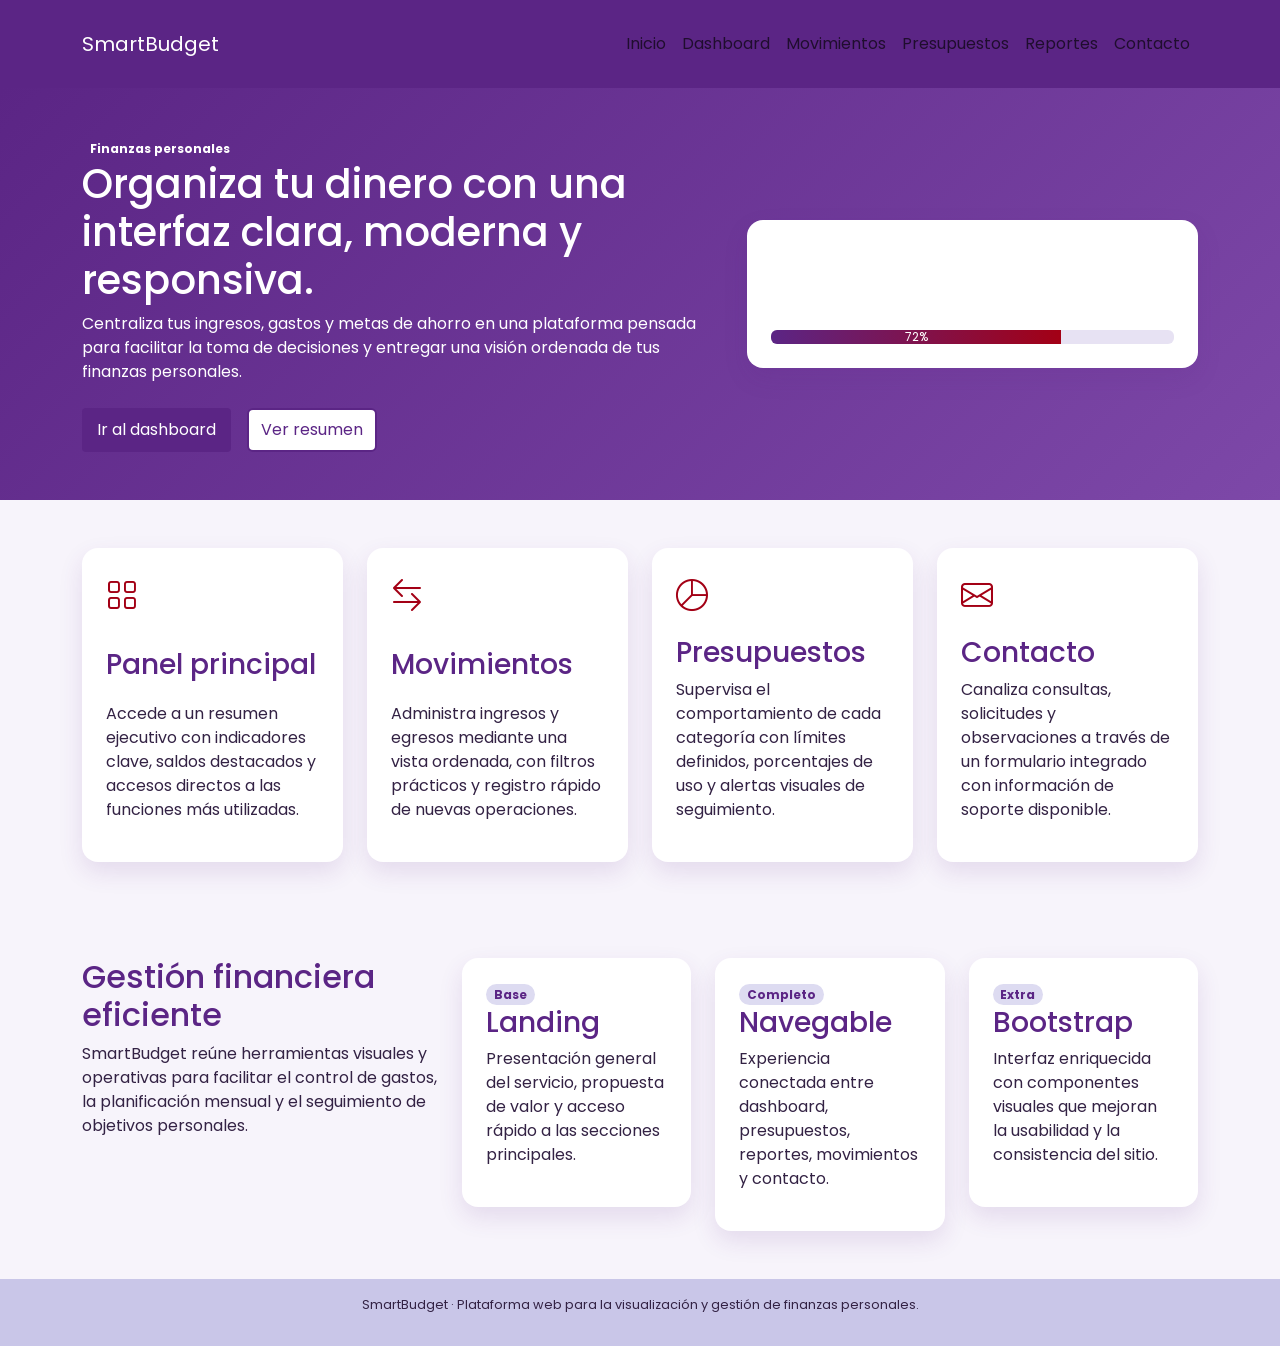
==== commit 098dd7c8: "feat: se tabulea codigo" ====
--- a/index.html
+++ b/index.html
@@ -2,178 +2,195 @@
 <html lang="es">
 
 <head>
-  <meta charset="UTF-8">
-  <meta name="viewport" content="width=device-width, initial-scale=1.0">
-  <title>SmartBudget | Inicio</title>
-  <link rel="preconnect" href="https://fonts.googleapis.com">
-  <link rel="preconnect" href="https://fonts.gstatic.com" crossorigin>
-  <link href="https://fonts.googleapis.com/css2?family=Poppins:wght@300;400;500;600;700;800&display=swap"
-    rel="stylesheet">
-  <link rel="stylesheet" href="https://cdn.jsdelivr.net/npm/bootstrap@5.3.3/dist/css/bootstrap.min.css">
-  <link rel="stylesheet" href="https://cdn.jsdelivr.net/npm/bootstrap-icons@1.11.3/font/bootstrap-icons.min.css">
-  <link rel="stylesheet" href="./css/main.css">
+    <meta charset="UTF-8">
+    <meta name="viewport" content="width=device-width, initial-scale=1.0">
+    <title>SmartBudget | Inicio</title>
+    <link rel="preconnect" href="https://fonts.googleapis.com">
+    <link rel="preconnect" href="https://fonts.gstatic.com" crossorigin>
+    <link href="https://fonts.googleapis.com/css2?family=Poppins:wght@300;400;500;600;700;800&display=swap"
+        rel="stylesheet">
+    <link rel="stylesheet" href="https://cdn.jsdelivr.net/npm/bootstrap@5.3.3/dist/css/bootstrap.min.css">
+    <link rel="stylesheet" href="https://cdn.jsdelivr.net/npm/bootstrap-icons@1.11.3/font/bootstrap-icons.min.css">
+    <link rel="stylesheet" href="./css/main.css">
 </head>
 
 <body>
-  <header class="header">
-    <nav class="navbar navbar-expand-lg menu">
-      <div class="container">
-        <a class="navbar-brand logo" href="./index.html">SmartBudget</a>
-        <button class="navbar-toggler" type="button" data-bs-toggle="collapse" data-bs-target="#navbarMain"
-          aria-controls="navbarMain" aria-expanded="false" aria-label="Mostrar navegación">
-          <span class="navbar-toggler-icon"></span>
-        </button>
-        <div class="collapse navbar-collapse" id="navbarMain">
-          <ul class="navbar-nav ms-auto menu__list">
-            <li class="nav-item"><a class="nav-link menu__link menu__link--active" href="index.html">Inicio</a></li>
-            <li class="nav-item"><a class="nav-link menu__link" href="pages/dashboard.html">Dashboard</a></li>
-            <li class="nav-item"><a class="nav-link menu__link" href="pages/movimientos.html">Movimientos</a></li>
-            <li class="nav-item"><a class="nav-link menu__link" href="pages/presupuestos.html">Presupuestos</a></li>
-            <li class="nav-item"><a class="nav-link menu__link" href="pages/reportes.html">Reportes</a></li>
-            <li class="nav-item"><a class="nav-link menu__link" href="pages/contacto.html">Contacto</a></li>
-          </ul>
+    <header class="header">
+        <nav class="navbar navbar-expand-lg menu">
+            <div class="container">
+                <a class="navbar-brand logo" href="./index.html">SmartBudget</a>
+                <button class="navbar-toggler" type="button" data-bs-toggle="collapse" data-bs-target="#navbarMain"
+                    aria-controls="navbarMain" aria-expanded="false" aria-label="Mostrar navegación">
+                    <span class="navbar-toggler-icon"></span>
+                </button>
+                <div class="collapse navbar-collapse" id="navbarMain">
+                    <ul class="navbar-nav ms-auto menu-list">
+                        <li class="nav-item"><a class="nav-link menu-link menu-link-active" href="index.html">Inicio</a>
+                        </li>
+                        <li class="nav-item"><a class="nav-link menu-link" href="pages/dashboard.html">Dashboard</a>
+                        </li>
+                        <li class="nav-item"><a class="nav-link menu-link" href="pages/movimientos.html">Movimientos</a>
+                        </li>
+                        <li class="nav-item"><a class="nav-link menu-link"
+                                href="pages/presupuestos.html">Presupuestos</a></li>
+                        <li class="nav-item"><a class="nav-link menu-link" href="pages/reportes.html">Reportes</a></li>
+                        <li class="nav-item"><a class="nav-link menu-link" href="pages/contacto.html">Contacto</a></li>
+                    </ul>
+                </div>
+            </div>
+        </nav>
+    </header>
+
+    <main>
+        <section class="hero py-5">
+            <div class="container">
+                <div class="row align-items-center g-4">
+                    <div class="col-lg-7">
+                        <span class="hero-badge badge rounded-pill">Finanzas personales</span>
+                        <h1 class="hero-title">Organiza tu dinero con una interfaz clara, moderna y responsiva.</h1>
+                        <p class="hero-text">Centraliza tus ingresos, gastos y metas de ahorro en una plataforma pensada
+                            para
+                            facilitar la toma de decisiones y entregar una visión ordenada de tus finanzas personales.
+                        </p>
+                        <div class="d-flex flex-wrap gap-3 mt-4">
+                            <a class="btn btn-main" href="./pages/dashboard.html">Ir al dashboard</a>
+                            <button class="btn btn-outline-main" data-bs-toggle="modal"
+                                data-bs-target="#inicioModal">Ver
+                                resumen</button>
+                        </div>
+                    </div>
+                    <div class="col-lg-5">
+                        <div id="heroCarousel" class="carousel slide preview-card" data-bs-ride="carousel">
+                            <div class="carousel-inner">
+                                <div class="carousel-item active">
+                                    <div class="preview-card-panel">
+                                        <h2>Saldo disponible</h2>
+                                        <strong>$1.280.000</strong>
+                                        <div class="progress mt-3">
+                                            <div class="progress-bar" style="width:72%">72%</div>
+                                        </div>
+                                    </div>
+                                </div>
+                                <div class="carousel-item">
+                                    <div class="preview-card-panel">
+                                        <h2>Movimientos del mes</h2>
+                                        <strong>38 registros</strong>
+                                        <div class="alert alert-light mt-3 mb-0">La categoría hogar presenta un avance
+                                            del 78% del
+                                            presupuesto asignado.</div>
+                                    </div>
+                                </div>
+                            </div>
+                        </div>
+                    </div>
+                </div>
+            </div>
+        </section>
+
+        <section class="features py-5">
+            <div class="container">
+                <div class="row g-4">
+                    <div class="col-md-6 col-xl-3">
+                        <article class="card-box"><i class="bi bi-grid"></i>
+                            <h3>Panel principal</h3>
+                            <p>Accede a un resumen ejecutivo con indicadores clave, saldos destacados y accesos directos
+                                a las
+                                funciones más utilizadas.</p>
+                        </article>
+                    </div>
+                    <div class="col-md-6 col-xl-3">
+                        <article class="card-box"><i class="bi bi-arrow-left-right"></i>
+                            <h3>Movimientos</h3>
+                            <p>Administra ingresos y egresos mediante una vista ordenada, con filtros prácticos y
+                                registro rápido de
+                                nuevas operaciones.</p>
+                        </article>
+                    </div>
+                    <div class="col-md-6 col-xl-3">
+                        <article class="card-box"><i class="bi bi-pie-chart"></i>
+                            <h3>Presupuestos</h3>
+                            <p>Supervisa el comportamiento de cada categoría con límites definidos, porcentajes de uso y
+                                alertas
+                                visuales de seguimiento.</p>
+                        </article>
+                    </div>
+                    <div class="col-md-6 col-xl-3">
+                        <article class="card-box"><i class="bi bi-envelope"></i>
+                            <h3>Contacto</h3>
+                            <p>Canaliza consultas, solicitudes y observaciones a través de un formulario integrado con
+                                información de
+                                soporte disponible.</p>
+                        </article>
+                    </div>
+                </div>
+            </div>
+        </section>
+
+        <section class="plans py-5">
+            <div class="container">
+                <div class="row g-4">
+                    <div class="col-lg-4">
+                        <div class="section-copy">
+                            <h2>Gestión financiera eficiente</h2>
+                            <p>SmartBudget reúne herramientas visuales y operativas para facilitar el control de gastos,
+                                la
+                                planificación mensual y el seguimiento de objetivos personales.</p>
+                        </div>
+                    </div>
+                    <div class="col-lg-8">
+                        <div class="row g-4">
+                            <div class="col-md-4">
+                                <article class="plan-card"><span class="badge rounded-pill">Base</span>
+                                    <h3>Landing</h3>
+                                    <p>Presentación general del servicio, propuesta de valor y acceso rápido a las
+                                        secciones principales.
+                                    </p>
+                                </article>
+                            </div>
+                            <div class="col-md-4">
+                                <article class="plan-card plan-card-featured"><span
+                                        class="badge rounded-pill">Completo</span>
+                                    <h3>Navegable</h3>
+                                    <p>Experiencia conectada entre dashboard, presupuestos, reportes, movimientos y
+                                        contacto.</p>
+                                </article>
+                            </div>
+                            <div class="col-md-4">
+                                <article class="plan-card"><span class="badge rounded-pill">Extra</span>
+                                    <h3>Bootstrap</h3>
+                                    <p>Interfaz enriquecida con componentes visuales que mejoran la usabilidad y la
+                                        consistencia del
+                                        sitio.</p>
+                                </article>
+                            </div>
+                        </div>
+                    </div>
+                </div>
+            </div>
+        </section>
+    </main>
+
+    <footer class="footer">
+        <p>SmartBudget · Plataforma web para la visualización y gestión de finanzas personales.</p>
+    </footer>
+
+    <div class="modal fade" id="inicioModal" tabindex="-1" aria-hidden="true">
+        <div class="modal-dialog modal-dialog-centered">
+            <div class="modal-content modal-main">
+                <div class="modal-header">
+                    <h2 class="modal-title fs-5">Resumen del sitio</h2>
+                    <button type="button" class="btn-close" data-bs-dismiss="modal" aria-label="Cerrar"></button>
+                </div>
+                <div class="modal-body">
+                    <p>Explora una experiencia enfocada en el control financiero, con herramientas visuales para revisar
+                        movimientos, planificar presupuestos y consultar indicadores relevantes.</p>
+                </div>
+            </div>
         </div>
-      </div>
-    </nav>
-  </header>
+    </div>
 
-  <main>
-    <section class="hero py-5">
-      <div class="container">
-        <div class="row align-items-center g-4">
-          <div class="col-lg-7">
-            <span class="hero__badge badge rounded-pill">Finanzas personales</span>
-            <h1 class="hero__title">Organiza tu dinero con una interfaz clara, moderna y responsiva.</h1>
-            <p class="hero__text">Centraliza tus ingresos, gastos y metas de ahorro en una plataforma pensada para
-              facilitar la toma de decisiones y entregar una visión ordenada de tus finanzas personales.</p>
-            <div class="d-flex flex-wrap gap-3 mt-4">
-              <a class="btn btn-main" href="./pages/dashboard.html">Ir al dashboard</a>
-              <button class="btn btn-outline-main" data-bs-toggle="modal" data-bs-target="#inicioModal">Ver
-                resumen</button>
-            </div>
-          </div>
-          <div class="col-lg-5">
-            <div id="heroCarousel" class="carousel slide preview-card" data-bs-ride="carousel">
-              <div class="carousel-inner">
-                <div class="carousel-item active">
-                  <div class="preview-card__panel">
-                    <h2>Saldo disponible</h2>
-                    <strong>$1.280.000</strong>
-                    <div class="progress mt-3">
-                      <div class="progress-bar" style="width:72%">72%</div>
-                    </div>
-                  </div>
-                </div>
-                <div class="carousel-item">
-                  <div class="preview-card__panel">
-                    <h2>Movimientos del mes</h2>
-                    <strong>38 registros</strong>
-                    <div class="alert alert-light mt-3 mb-0">La categoría hogar presenta un avance del 78% del
-                      presupuesto asignado.</div>
-                  </div>
-                </div>
-              </div>
-            </div>
-          </div>
-        </div>
-      </div>
-    </section>
-
-    <section class="features py-5">
-      <div class="container">
-        <div class="row g-4">
-          <div class="col-md-6 col-xl-3">
-            <article class="card-box"><i class="bi bi-grid"></i>
-              <h3>Panel principal</h3>
-              <p>Accede a un resumen ejecutivo con indicadores clave, saldos destacados y accesos directos a las
-                funciones más utilizadas.</p>
-            </article>
-          </div>
-          <div class="col-md-6 col-xl-3">
-            <article class="card-box"><i class="bi bi-arrow-left-right"></i>
-              <h3>Movimientos</h3>
-              <p>Administra ingresos y egresos mediante una vista ordenada, con filtros prácticos y registro rápido de
-                nuevas operaciones.</p>
-            </article>
-          </div>
-          <div class="col-md-6 col-xl-3">
-            <article class="card-box"><i class="bi bi-pie-chart"></i>
-              <h3>Presupuestos</h3>
-              <p>Supervisa el comportamiento de cada categoría con límites definidos, porcentajes de uso y alertas
-                visuales de seguimiento.</p>
-            </article>
-          </div>
-          <div class="col-md-6 col-xl-3">
-            <article class="card-box"><i class="bi bi-envelope"></i>
-              <h3>Contacto</h3>
-              <p>Canaliza consultas, solicitudes y observaciones a través de un formulario integrado con información de
-                soporte disponible.</p>
-            </article>
-          </div>
-        </div>
-      </div>
-    </section>
-
-    <section class="plans py-5">
-      <div class="container">
-        <div class="row g-4">
-          <div class="col-lg-4">
-            <div class="section-copy">
-              <h2>Gestión financiera eficiente</h2>
-              <p>SmartBudget reúne herramientas visuales y operativas para facilitar el control de gastos, la
-                planificación mensual y el seguimiento de objetivos personales.</p>
-            </div>
-          </div>
-          <div class="col-lg-8">
-            <div class="row g-4">
-              <div class="col-md-4">
-                <article class="plan-card"><span class="badge rounded-pill">Base</span>
-                  <h3>Landing</h3>
-                  <p>Presentación general del servicio, propuesta de valor y acceso rápido a las secciones principales.
-                  </p>
-                </article>
-              </div>
-              <div class="col-md-4">
-                <article class="plan-card plan-card--featured"><span class="badge rounded-pill">Completo</span>
-                  <h3>Navegable</h3>
-                  <p>Experiencia conectada entre dashboard, presupuestos, reportes, movimientos y contacto.</p>
-                </article>
-              </div>
-              <div class="col-md-4">
-                <article class="plan-card"><span class="badge rounded-pill">Extra</span>
-                  <h3>Bootstrap</h3>
-                  <p>Interfaz enriquecida con componentes visuales que mejoran la usabilidad y la consistencia del
-                    sitio.</p>
-                </article>
-              </div>
-            </div>
-          </div>
-        </div>
-      </div>
-    </section>
-  </main>
-
-  <footer class="footer">
-    <p>SmartBudget · Plataforma web para la visualización y gestión de finanzas personales.</p>
-  </footer>
-
-  <div class="modal fade" id="inicioModal" tabindex="-1" aria-hidden="true">
-    <div class="modal-dialog modal-dialog-centered">
-      <div class="modal-content modal-main">
-        <div class="modal-header">
-          <h2 class="modal-title fs-5">Resumen del sitio</h2>
-          <button type="button" class="btn-close" data-bs-dismiss="modal" aria-label="Cerrar"></button>
-        </div>
-        <div class="modal-body">
-          <p>Explora una experiencia enfocada en el control financiero, con herramientas visuales para revisar
-            movimientos, planificar presupuestos y consultar indicadores relevantes.</p>
-        </div>
-      </div>
-    </div>
-  </div>
-
-  <script src="https://cdn.jsdelivr.net/npm/bootstrap@5.3.3/dist/js/bootstrap.bundle.min.js"></script>
-  <script src="./js/main.js"></script>
+    <script src="https://cdn.jsdelivr.net/npm/bootstrap@5.3.3/dist/js/bootstrap.bundle.min.js"></script>
+    <script src="./js/main.js"></script>
 </body>
 
 </html>
--- a/css/main.css
+++ b/css/main.css
@@ -0,0 +1,202 @@
+/* reset */
+* {
+    margin: 0;
+    padding: 0;
+    box-sizing: border-box;
+}
+
+/* body */
+body {
+    font-family: 'Poppins', sans-serif;
+    background: #f7f4fb;
+    color: #332244;
+}
+
+/* main */
+main {
+    min-height: calc(100vh - 140px);
+}
+
+/* header */
+.header {
+    background-color: #5B2585;
+    padding: 1rem;
+}
+
+.header .logo,
+.header .menu__link {
+    color: #fff;
+}
+
+.header .menu__list {
+    gap: .5rem;
+}
+
+.header .menu__link--active,
+.header .menu__link:hover {
+    color: #DDDBF1;
+}
+
+/* footer */
+.footer {
+    text-align: center;
+    background-color: #c9c6e8;
+    padding: 1rem;
+    font-size: .8rem;
+}
+
+/* hero */
+.hero {
+    background: linear-gradient(135deg, #5B2585, #7d48a8);
+    color: #fff;
+}
+
+.hero__badge {
+    background: #DDDBF1 !important;
+    color: #5B2585;
+}
+
+.hero__title {
+    font-size: clamp(2rem, 5vw, 4rem);
+    font-weight: 800;
+    margin: 1rem 0;
+}
+
+.hero__text {
+    max-width: 700px;
+}
+
+/* buttons */
+.btn-main {
+    padding: 10px 15px;
+    background-color: #5B2585;
+    border: none;
+    color: #fff;
+    border-radius: 4px;
+    cursor: pointer;
+}
+
+.btn-main:hover {
+    background-color: #421b61;
+    color: #fff;
+}
+
+.btn-outline-main {
+    border: 2px solid #5B2585;
+    color: #5B2585;
+    background: #fff;
+}
+
+/* cards and panels */
+.preview-card,
+.card-box,
+.plan-card,
+.content-panel,
+.page-head {
+    background: #fff;
+    border-radius: 16px;
+    box-shadow: 0 10px 24px rgba(91, 37, 133, .12);
+    padding: 1.5rem;
+}
+
+.preview-card__panel strong,
+.card-box strong {
+    display: block;
+    font-size: 1.8rem;
+    color: #5B2585;
+    margin-top: .5rem;
+}
+
+/* progress */
+.progress {
+    height: .9rem;
+    background: #e7e2f3;
+}
+
+.progress-bar {
+    background: linear-gradient(90deg, #5B2585, #A30015);
+}
+
+/* sections */
+.features,
+.plans,
+.page {
+    padding-top: 3rem;
+    padding-bottom: 3rem;
+}
+
+/* card content */
+.card-box {
+    height: 100%;
+
+    display: flex;
+    flex-direction: column;
+    justify-content: space-between;
+}
+
+.card-box i {
+    font-size: 2rem;
+    color: #A30015;
+    display: block;
+    margin-bottom: 1rem;
+}
+
+.card-box h3,
+.plan-card h3,
+.page-head h1,
+.content-panel h2,
+.preview-card__panel h2,
+.section-copy h2 {
+    color: #5B2585;
+}
+
+/* featured plan */
+.plan-card--featured {
+    background: linear-gradient(180deg, #5B2585, #7f4fa7);
+    color: #fff;
+}
+
+.plan-card .badge {
+    background: #DDDBF1;
+    color: #5B2585;
+}
+
+.plan-card--featured .badge {
+    background: #fff;
+}
+
+/* page head */
+.page-head {
+    display: flex;
+    justify-content: space-between;
+    align-items: center;
+    margin-bottom: 1.5rem;
+    gap: 1rem;
+    flex-wrap: wrap;
+}
+
+/* modal */
+.modal-main {
+    border: none;
+    border-radius: 16px;
+}
+
+/* accordion */
+.accordion-button:not(.collapsed) {
+    background: #efe9f8;
+    color: #5B2585;
+}
+
+/* responsive */
+@media (max-width: 768px) {
+    .page-head {
+        padding: 1rem;
+    }
+
+    .preview-card,
+    .card-box,
+    .plan-card,
+    .content-panel {
+        padding: 1.25rem;
+    }
+}
